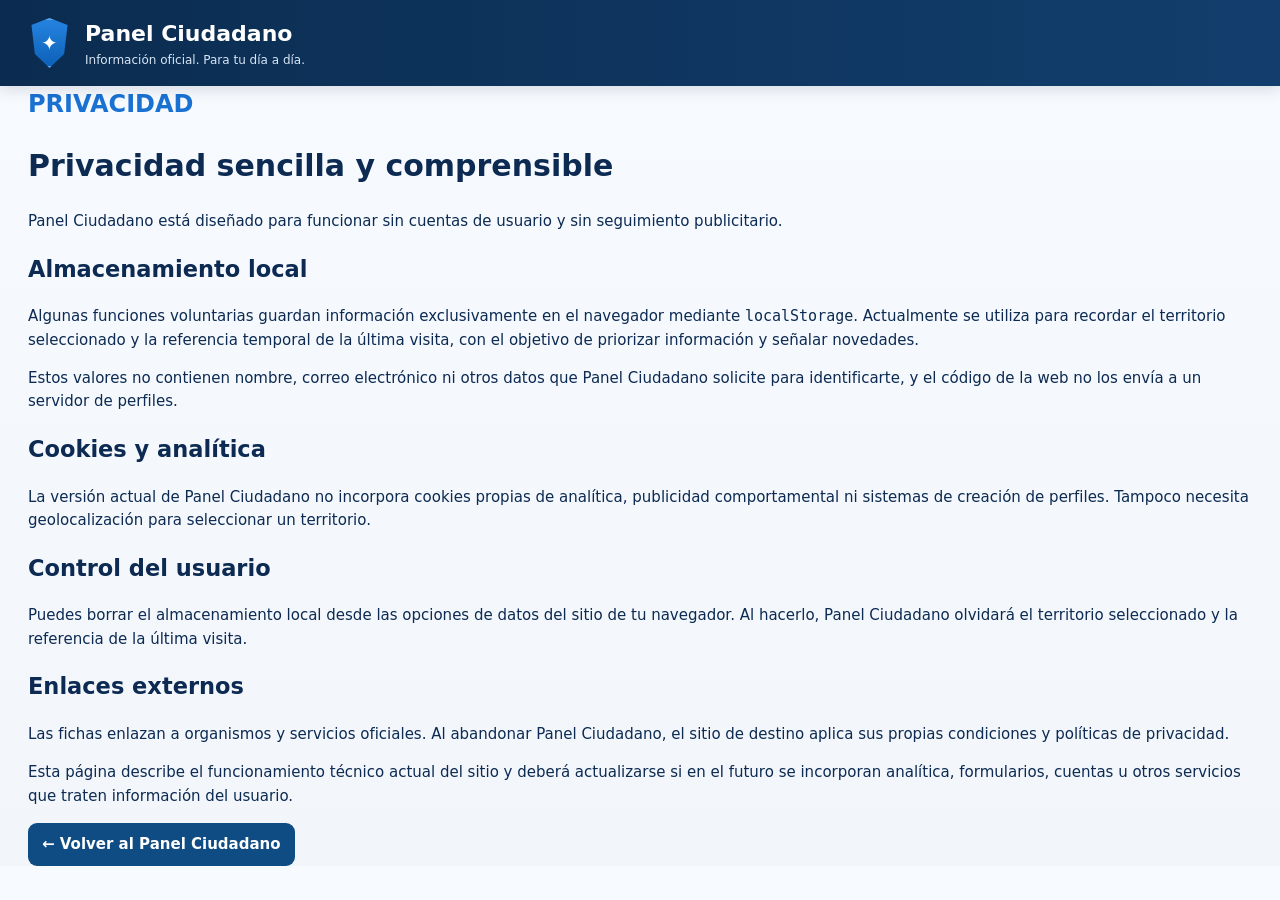
==== privacidad.html @ 7fca20ca "Legal: añadir página de privacidad clara y mínima" ====
<!doctype html><html lang="es"><head><meta charset="utf-8"><meta name="viewport" content="width=device-width,initial-scale=1"><meta name="robots" content="index,follow"><title>Privacidad · Panel Ciudadano</title><link rel="stylesheet" href="assets/style.css"><link rel="stylesheet" href="assets/expansion.css"></head><body><header class="topbar"><div class="wrap nav-shell"><a class="brand" href="index.html"><div class="mark">✦</div><div><strong>Panel Ciudadano</strong><span>Información oficial. Para tu día a día.</span></div></a></div></header><main class="wrap privacy-page"><p class="eyebrow">PRIVACIDAD</p><h1>Privacidad sencilla y comprensible</h1><p class="privacy-lead">Panel Ciudadano está diseñado para funcionar sin cuentas de usuario y sin seguimiento publicitario.</p><section><h2>Almacenamiento local</h2><p>Algunas funciones voluntarias guardan información exclusivamente en el navegador mediante <code>localStorage</code>. Actualmente se utiliza para recordar el territorio seleccionado y la referencia temporal de la última visita, con el objetivo de priorizar información y señalar novedades.</p><p>Estos valores no contienen nombre, correo electrónico ni otros datos que Panel Ciudadano solicite para identificarte, y el código de la web no los envía a un servidor de perfiles.</p></section><section><h2>Cookies y analítica</h2><p>La versión actual de Panel Ciudadano no incorpora cookies propias de analítica, publicidad comportamental ni sistemas de creación de perfiles. Tampoco necesita geolocalización para seleccionar un territorio.</p></section><section><h2>Control del usuario</h2><p>Puedes borrar el almacenamiento local desde las opciones de datos del sitio de tu navegador. Al hacerlo, Panel Ciudadano olvidará el territorio seleccionado y la referencia de la última visita.</p></section><section><h2>Enlaces externos</h2><p>Las fichas enlazan a organismos y servicios oficiales. Al abandonar Panel Ciudadano, el sitio de destino aplica sus propias condiciones y políticas de privacidad.</p></section><p class="privacy-note">Esta página describe el funcionamiento técnico actual del sitio y deberá actualizarse si en el futuro se incorporan analítica, formularios, cuentas u otros servicios que traten información del usuario.</p><a class="source" href="index.html">← Volver al Panel Ciudadano</a></main></body></html>
---- assets/style.css ----
:root{--bg:#f4f8fc;--surface:#fff;--ink:#0c2a52;--muted:#5c6f8d;--line:#dbe6f2;--blue:#0f5eb8;--blue2:#1b75d0;--green:#0e9c6b;--red:#e23838;--amber:#ed8a00;--violet:#685ad7;--shadow:0 10px 28px rgba(23,63,108,.08)}*{box-sizing:border-box}html{scroll-behavior:smooth;scroll-padding-top:100px}body{margin:0;background:linear-gradient(#f7fbff,#f2f6fb);color:var(--ink);font:15px/1.55 Inter,ui-sans-serif,system-ui,-apple-system,BlinkMacSystemFont,"Segoe UI",sans-serif}.wrap{width:min(1450px,calc(100% - 56px));margin:auto}.skip-link{position:fixed;left:16px;top:-60px;z-index:100;background:#fff;color:#0b477f;padding:10px 14px;border-radius:8px;font-weight:800}.skip-link:focus{top:12px}.topbar{background:linear-gradient(90deg,#0b2c50,#123e6d);color:#fff;position:sticky;top:0;z-index:10;box-shadow:0 3px 14px rgba(1,24,51,.14)}.nav-shell{min-height:86px;display:grid;grid-template-columns:auto 1fr auto;align-items:center;gap:34px}.brand{display:flex;align-items:center;gap:14px;color:#fff;text-decoration:none}.brand strong,.brand span{display:block}.brand strong{font-size:22px}.brand span{font-size:12px;color:#d8e6f6}.mark{width:43px;height:50px;clip-path:polygon(50% 0,92% 14%,84% 72%,50% 100%,16% 72%,8% 14%);background:linear-gradient(#2583df,#0d61b8);display:grid;place-items:center;font-size:20px;font-weight:900;border:2px solid #58a8ed}.main-nav{display:flex;justify-content:center;gap:8px;flex-wrap:wrap}.main-nav a{color:#fff;text-decoration:none;padding:10px 14px;border-radius:9px;font-weight:700;font-size:14px;opacity:.95}.main-nav a:hover,.main-nav a:focus-visible,.main-nav a.active{background:linear-gradient(#2a76c4,#175ca2);outline:none}.protect{padding:10px 14px;border:1px solid rgba(255,255,255,.14);border-radius:9px;background:#12477c;font-weight:700;font-size:13px}.hero{display:grid;grid-template-columns:1fr auto;gap:30px;align-items:center;padding:30px 0 22px}.hero h1{font-size:clamp(31px,4.2vw,48px);line-height:1.08;letter-spacing:-.035em;margin:0 0 7px}.hero p{font-size:18px;color:var(--muted);margin:0}.updated{background:#fff;border:1px solid var(--line);border-radius:12px;padding:14px 18px;min-width:240px;box-shadow:0 4px 12px rgba(25,74,124,.03)}.updated span,.updated strong{display:block}.updated span{font-size:12px;color:var(--muted);font-weight:700}.updated i{display:inline-block;width:10px;height:10px;border-radius:50%;background:#14b879;margin-right:7px}.updated strong{font-size:13px;margin-top:3px}.summary{display:grid;grid-template-columns:repeat(6,minmax(0,1fr));gap:16px;margin:0 0 28px}.stat{appearance:none;width:100%;font:inherit;color:inherit;text-align:left;background:#fff;border:1px solid var(--line);border-radius:14px;padding:20px 22px;display:flex;justify-content:space-between;align-items:flex-start;cursor:pointer;transition:.16s;min-height:140px;box-shadow:0 4px 14px rgba(35,75,120,.025)}.stat:nth-child(1){background:#eef8ff}.stat:nth-child(2){background:#fff4f5}.stat:nth-child(3){background:#f5f3ff}.stat:nth-child(4){background:#effcf5}.stat:nth-child(5){background:#fff9ee}.stat:nth-child(6){background:#eef7ff}.stat:hover,.stat:focus-visible,.card:hover,.card:focus-visible{transform:translateY(-2px);box-shadow:var(--shadow);outline:none;border-color:#bfd4e8}.stat .num{font-size:35px;font-weight:850;line-height:1}.stat small{display:block;color:var(--ink);font-size:14px;font-weight:750;margin-top:14px}.icon{width:48px;height:48px;border-radius:12px;display:grid;place-items:center;font-size:22px;background:rgba(255,255,255,.75);box-shadow:inset 0 0 0 1px rgba(16,73,131,.04)}.toolbar{display:grid;grid-template-columns:minmax(280px,1.2fr) auto minmax(440px,1.4fr);gap:12px;align-items:center;margin:0 0 22px}.search{background:#fff;border:1px solid var(--line);border-radius:10px;padding:0 15px;display:flex;gap:9px;align-items:center;height:52px}.search:focus-within{border-color:#6fa8dc;box-shadow:0 0 0 3px rgba(25,113,210,.09)}.search span{font-size:24px;color:#466588}.search input{border:0;outline:0;width:100%;font:inherit;font-size:16px}.search-btn{height:52px;padding:0 30px;border:0;border-radius:9px;background:linear-gradient(#164f89,#0d3f71);color:#fff;font-weight:800;font-size:16px;cursor:pointer}.filters{background:#fff;border-radius:10px;padding:7px;display:flex;gap:8px;flex-wrap:wrap;justify-content:center}.filter{border:0;background:#eef3f8;padding:10px 16px;border-radius:999px;cursor:pointer;color:var(--ink);font-weight:700}.filter.active{background:linear-gradient(#1666b5,#0b4d90);color:#fff}.dashboard-grid{display:grid;grid-template-columns:minmax(0,3fr) minmax(300px,1fr);gap:22px;align-items:start}.radar-panel,.source-box{background:#fff;border:1px solid var(--line);border-radius:14px;box-shadow:0 5px 18px rgba(24,66,111,.035)}.radar-panel{padding:0 8px 16px}.section-title{display:flex;justify-content:space-between;align-items:center;margin:0;padding:14px 0}.radar-panel .section-title{padding:12px 6px 14px;border-bottom:1px solid var(--line);margin-bottom:16px}.section-title>div{display:flex;align-items:center;gap:9px;flex-wrap:wrap}.section-title h2{font-size:26px;margin:0}.section-title p{margin:0}.section-title>div>p:not(.eyebrow){width:100%;padding-left:40px;color:var(--muted);font-size:14px;margin-top:-5px}.section-title span{color:var(--muted);font-size:13px}.eyebrow{color:#1971d2;font-weight:900;font-size:24px;margin:0}.cards{display:grid;grid-template-columns:repeat(4,minmax(0,1fr));gap:16px;padding:0 6px}.card{background:#fff;border:1px solid var(--line);border-radius:12px;padding:16px;cursor:pointer;transition:.16s;display:flex;flex-direction:column;min-height:320px;overflow:hidden}.meta{display:flex;gap:7px;align-items:center;flex-wrap:wrap}.pill,.event{font-size:11px;font-weight:800;border-radius:999px;padding:5px 8px;background:#eef1f6}.pill.ayudas{color:#0f6ca8;background:#eaf7ff}.pill.estafas{color:#cb2222;background:#fff0f1}.pill.servicios{color:#8b5b00;background:#fff5dc}.pill.alimentacion{color:#127647;background:#eaf9f1}.pill.salud{color:#d26d00;background:#fff1df}.pill.meteo{color:#1059b2;background:#eaf4ff}.pill.state.good{color:var(--green);background:#eaf7f1}.pill.state.warn{color:var(--amber);background:#fff6df}.pill.state.muted{color:var(--muted)}.card h3{font-size:19px;line-height:1.28;margin:13px 0 8px}.card p{color:var(--muted);margin:0;font-size:14px}.card-bottom{display:flex;justify-content:space-between;gap:12px;margin-top:auto;padding-top:18px;font-size:12px;color:var(--muted)}.level{font-weight:800}.dashboard-side{display:grid;gap:14px;position:sticky;top:104px}.source-box{padding:18px}.side-title{display:flex;gap:11px}.side-title h3{margin:0 0 2px;font-size:18px}.side-title p{margin:0;color:var(--muted);font-size:13px}.side-icon{font-size:25px;color:#1471d1}.source-badges{display:flex;gap:9px;align-items:center;margin:15px 0;flex-wrap:wrap}.source-badges span{height:52px;min-width:52px;border:1px solid var(--line);border-radius:9px;display:grid;place-items:center;padding:0 8px;font-size:12px;font-weight:850;background:#fff}.source-box>a{color:#0c66c2;font-weight:750;text-decoration:none;font-size:13px}.spain-map{padding:10px 0}.map-shape{position:relative;width:190px;height:125px;margin:auto;background:linear-gradient(145deg,#c6d4e4,#afc2d6);clip-path:polygon(10% 25%,25% 15%,38% 17%,48% 10%,60% 16%,73% 11%,91% 25%,84% 42%,88% 51%,72% 57%,65% 76%,49% 87%,33% 82%,25% 69%,13% 65%,6% 47%);filter:drop-shadow(0 5px 6px rgba(31,69,108,.12))}.map-shape:before,.map-shape:after,.map-dot{content:"";position:absolute;width:5px;height:5px;border-radius:50%;background:#fff;opacity:.75}.map-shape:before{left:38%;top:42%}.map-shape:after{left:62%;top:52%}.map-dot-1{left:26%;top:56%}.map-dot-2{left:52%;top:28%}.map-dot-3{left:73%;top:38%}.coverage-note{color:var(--muted);font-size:12px;margin:4px 0 0}.recent,.source-health,.quick,.command{margin:30px 0 0}.compact-command{background:linear-gradient(90deg,#0c3159,#153f6b);color:#fff;border-radius:16px;padding:20px;box-shadow:var(--shadow)}.compact-command .eyebrow{color:#9ac5f2;font-size:11px}.command-head,.command-foot{display:flex;justify-content:space-between;gap:18px;align-items:center}.command-head h2{margin:3px 0 14px;font-size:24px}.command-status{font-size:12px;font-weight:800;padding:7px 10px;border-radius:999px;background:#364d67}.command-status.ok{background:#185b48}.command-status.partial{background:#745519}.command-grid{display:grid;grid-template-columns:repeat(3,1fr);gap:10px}.command-grid article{background:rgba(255,255,255,.09);border:1px solid rgba(255,255,255,.10);border-radius:12px;padding:14px}.command-grid span,.command-grid small{display:block;color:#d4e0ed}.command-grid strong{font-size:25px}.command-foot{border-top:1px solid rgba(255,255,255,.14);margin-top:14px;padding-top:12px;color:#d4e0ed;font-size:11px}.quick-grid{display:grid;grid-template-columns:repeat(4,1fr);gap:10px}.quick-grid a,.health-card,.timeline,.history-list,.source-detail{background:#fff;border:1px solid var(--line);border-radius:12px}.quick-grid a{padding:16px;text-decoration:none;color:var(--ink);transition:.15s}.quick-grid a:hover{transform:translateY(-2px);box-shadow:var(--shadow)}.quick-grid strong,.quick-grid span{display:block}.quick-grid span{font-size:12px;color:var(--muted);margin-top:4px}.timeline{overflow:hidden}.timeline-row{display:grid;grid-template-columns:145px 1fr;gap:14px;align-items:center;padding:14px 16px;border-bottom:1px solid var(--line)}.timeline-row:last-child{border:0}.timeline-row strong,.timeline-row small{display:block}.timeline-row small{color:var(--muted)}.event.new{color:var(--blue);background:#edf5ff}.event.changed,.event.active{color:var(--amber);background:#fff6df}.event.resolved{color:var(--green);background:#eaf7f1}.history-toggle{margin-top:10px;border:1px solid var(--line);background:#fff;border-radius:10px;padding:9px 12px;font:inherit;font-weight:700;cursor:pointer}.history-list{margin-top:10px;overflow:hidden}.history-row{display:grid;grid-template-columns:1fr auto;gap:5px 15px;padding:14px 16px;border-bottom:1px solid var(--line)}.history-row:last-child{border:0}.history-row div strong,.history-row div span{display:block}.history-row div span,.history-row small{color:var(--muted)}.history-row small{grid-column:1/-1}.health-grid{display:grid;grid-template-columns:repeat(3,1fr);gap:12px}.health-card{padding:16px}.health-head{display:flex;align-items:flex-start;justify-content:space-between;gap:10px}.health-card p{color:var(--muted);font-size:13px;margin:10px 0}.health-card small{color:var(--muted);font-size:11px}.health-state{display:inline-flex;align-items:center;gap:6px;font-size:10px;font-weight:800;white-space:nowrap}.health-state i{width:8px;height:8px;border-radius:50%;background:var(--muted)}.health-state.ok{color:var(--green)}.health-state.ok i{background:var(--green)}.health-state.partial,.health-state.unknown{color:var(--amber)}.health-state.partial i,.health-state.unknown i{background:var(--amber)}.health-state.error{color:var(--red)}.health-state.error i{background:var(--red)}.health-note{font-size:12px;color:var(--muted);margin:10px 2px 0}.source-detail{margin-top:12px;padding:0 16px}.source-detail summary{cursor:pointer;font-weight:750;padding:14px 0}.source-table{border-top:1px solid var(--line);padding-bottom:8px}.source-table>div{display:grid;grid-template-columns:1fr 90px 125px;gap:12px;align-items:center;padding:10px 0;border-bottom:1px solid var(--line)}.source-table>div:last-child{border:0}.source-table span strong,.source-table span small{display:block}.source-table small{color:var(--muted)}.source-kind{font-size:11px;color:var(--muted)}.trust-strip{display:grid;grid-template-columns:repeat(3,1fr);gap:20px;margin:26px 0 0}.trust-strip article{display:flex;gap:12px;align-items:center}.trust-strip article>span{width:42px;height:42px;border-radius:10px;background:#eaf4ff;color:#0d6bc8;display:grid;place-items:center;font-size:20px;font-weight:900}.trust-strip strong,.trust-strip small{display:block}.trust-strip small{color:var(--muted)}.trust{margin:24px 0 46px;padding:18px 20px;border:1px solid var(--line);background:#eef5fb;border-radius:14px}.trust p{color:var(--muted);margin:5px 0 0}.empty{text-align:center;padding:40px;color:var(--muted)}footer{background:#fff;border-top:1px solid var(--line);padding:22px 0;color:var(--muted);font-size:12px}footer .wrap{display:flex;justify-content:space-between}.modal{position:fixed;inset:0;z-index:20;display:grid;place-items:center;padding:20px}.modal[hidden]{display:none}.backdrop{position:absolute;inset:0;background:rgba(7,28,53,.68);border:0}.modal-card{z-index:1;width:min(760px,100%);max-height:88vh;overflow:auto;background:#fff;border-radius:18px;padding:28px;position:relative;box-shadow:0 25px 70px rgba(0,0,0,.22)}.close{position:absolute;right:16px;top:12px;border:0;background:transparent;font-size:29px;cursor:pointer;color:var(--muted)}.modal-card h2{font-size:28px;line-height:1.15;margin:15px 35px 12px 0}.modal-card .detail{font-size:16px;color:#465166}.facts{display:grid;grid-template-columns:repeat(2,minmax(0,1fr));gap:10px;margin:22px 0}.fact{padding:13px;background:var(--bg);border-radius:11px}.fact small,.fact strong{display:block}.fact small{color:var(--muted)}.source{display:inline-block;background:#0f4c84;color:#fff;text-decoration:none;padding:10px 14px;border-radius:9px;font-weight:750}@media(max-width:1180px){.protect{display:none}.summary{grid-template-columns:repeat(3,1fr)}.toolbar{grid-template-columns:1fr auto}.filters{grid-column:1/-1}.cards{grid-template-columns:repeat(2,1fr)}.dashboard-grid{grid-template-columns:minmax(0,2.2fr) minmax(280px,1fr)}}@media(max-width:900px){.nav-shell{grid-template-columns:auto 1fr;gap:20px}.main-nav{justify-content:flex-end}.main-nav a{font-size:0;padding:10px}.main-nav a:first-child{font-size:13px}.dashboard-grid{grid-template-columns:1fr}.dashboard-side{grid-template-columns:1fr 1fr;position:static}.command-grid,.health-grid{grid-template-columns:repeat(2,1fr)}}@media(max-width:720px){.wrap{width:min(100% - 28px,1450px)}.topbar{position:relative}.nav-shell{display:flex;min-height:74px}.main-nav{display:none}.brand strong{font-size:19px}.brand span{font-size:11px}.hero{grid-template-columns:1fr;padding:24px 0 16px;gap:14px}.hero h1{font-size:34px}.hero p{font-size:16px}.updated{min-width:0;width:100%}.summary{grid-template-columns:repeat(2,1fr);gap:10px;margin-bottom:18px}.stat{min-height:118px;padding:16px}.stat .num{font-size:29px}.stat small{font-size:12px;margin-top:10px}.icon{width:40px;height:40px}.toolbar{display:flex;flex-wrap:wrap}.search{flex:1 1 calc(100% - 100px);min-width:0}.search-btn{padding:0 18px}.filters{order:3;width:100%;justify-content:flex-start;overflow-x:auto;flex-wrap:nowrap}.filter{white-space:nowrap}.cards{grid-template-columns:1fr}.card{min-height:240px}.dashboard-side{grid-template-columns:1fr}.section-title{align-items:flex-start}.section-title>div>p:not(.eyebrow){padding-left:0;margin-top:0}.command-head,.command-foot{align-items:flex-start;flex-direction:column}.command-grid,.health-grid,.quick-grid,.trust-strip{grid-template-columns:1fr}.facts{grid-template-columns:1fr}.timeline-row,.history-row{grid-template-columns:1fr}.history-row small{grid-column:auto}footer .wrap{gap:8px;flex-direction:column}.modal-card{padding:22px}}@media(max-width:430px){.summary{grid-template-columns:1fr 1fr}.stat{min-height:108px;padding:14px}.stat .num{font-size:27px}.stat small{font-size:11px}.icon{width:36px;height:36px;font-size:18px}.hero h1{font-size:30px}.search{flex-basis:100%}.search-btn{width:100%}}
---- assets/expansion.css ----
.pill.salud{color:#d26d00;background:#fff1df}.pill.meteo{color:#1059b2;background:#eaf4ff}.summary{grid-template-columns:repeat(6,minmax(0,1fr))}.health-grid{grid-template-columns:repeat(3,minmax(0,1fr))}.command-grid{grid-template-columns:repeat(3,minmax(0,1fr))}.territory-box{display:flex;justify-content:flex-end;align-items:center;gap:12px;margin:-10px 0 18px}.territory-box label{display:flex;align-items:center;gap:9px;background:#fff;border:1px solid var(--line);border-radius:10px;padding:7px 10px}.territory-box label span{font-size:12px;font-weight:800;color:var(--muted)}.territory-box select{border:0;background:#eef4fa;color:var(--ink);font:inherit;font-weight:750;border-radius:7px;padding:7px 28px 7px 9px;outline:none}.territory-box small{color:var(--muted);font-size:11px}.card.territory-dim{opacity:.52}.card.territory-dim:hover,.card.territory-dim:focus-visible{opacity:.85}.coverage-summary{margin:16px 0 12px;padding:14px;border-radius:10px;background:#f4f8fc;border:1px solid #e1eaf3}.coverage-summary strong,.coverage-summary span{display:block}.coverage-summary strong{font-size:13px;margin-bottom:4px}.coverage-summary span{font-size:12px;color:var(--muted);line-height:1.5}.since-visit{position:relative;display:flex;align-items:center;gap:18px;margin:-12px 0 22px;padding:12px 44px 12px 15px;border:1px solid #cfe0f1;border-radius:11px;background:linear-gradient(90deg,#eef7ff,#f8fbff);box-shadow:0 4px 12px rgba(25,74,124,.03)}.since-visit div{flex:1}.since-visit strong,.since-visit span{display:block}.since-visit strong{font-size:13px}.since-visit span{font-size:12px;color:var(--muted);margin-top:2px}.since-visit a{white-space:nowrap;color:#0c66c2;font-weight:800;font-size:12px;text-decoration:none}.since-visit button{position:absolute;right:10px;top:50%;transform:translateY(-50%);border:0;background:transparent;color:var(--muted);font-size:20px;cursor:pointer}@media(max-width:1200px){.summary{grid-template-columns:repeat(3,minmax(0,1fr))}}@media(max-width:900px){.summary,.health-grid,.command-grid{grid-template-columns:repeat(2,minmax(0,1fr))}}@media(max-width:720px){.summary{grid-template-columns:repeat(2,minmax(0,1fr))}.health-grid{grid-template-columns:1fr}.territory-box{justify-content:flex-start;align-items:stretch;flex-direction:column;margin:0 0 16px}.territory-box label{justify-content:space-between}.territory-box select{max-width:62%}.since-visit{align-items:flex-start;flex-direction:column;gap:8px;margin:-5px 0 18px}.since-visit a{white-space:normal}}@media(max-width:480px){.command-grid{grid-template-columns:1fr}.territory-box label{align-items:flex-start;flex-direction:column}.territory-box select{max-width:none;width:100%}}
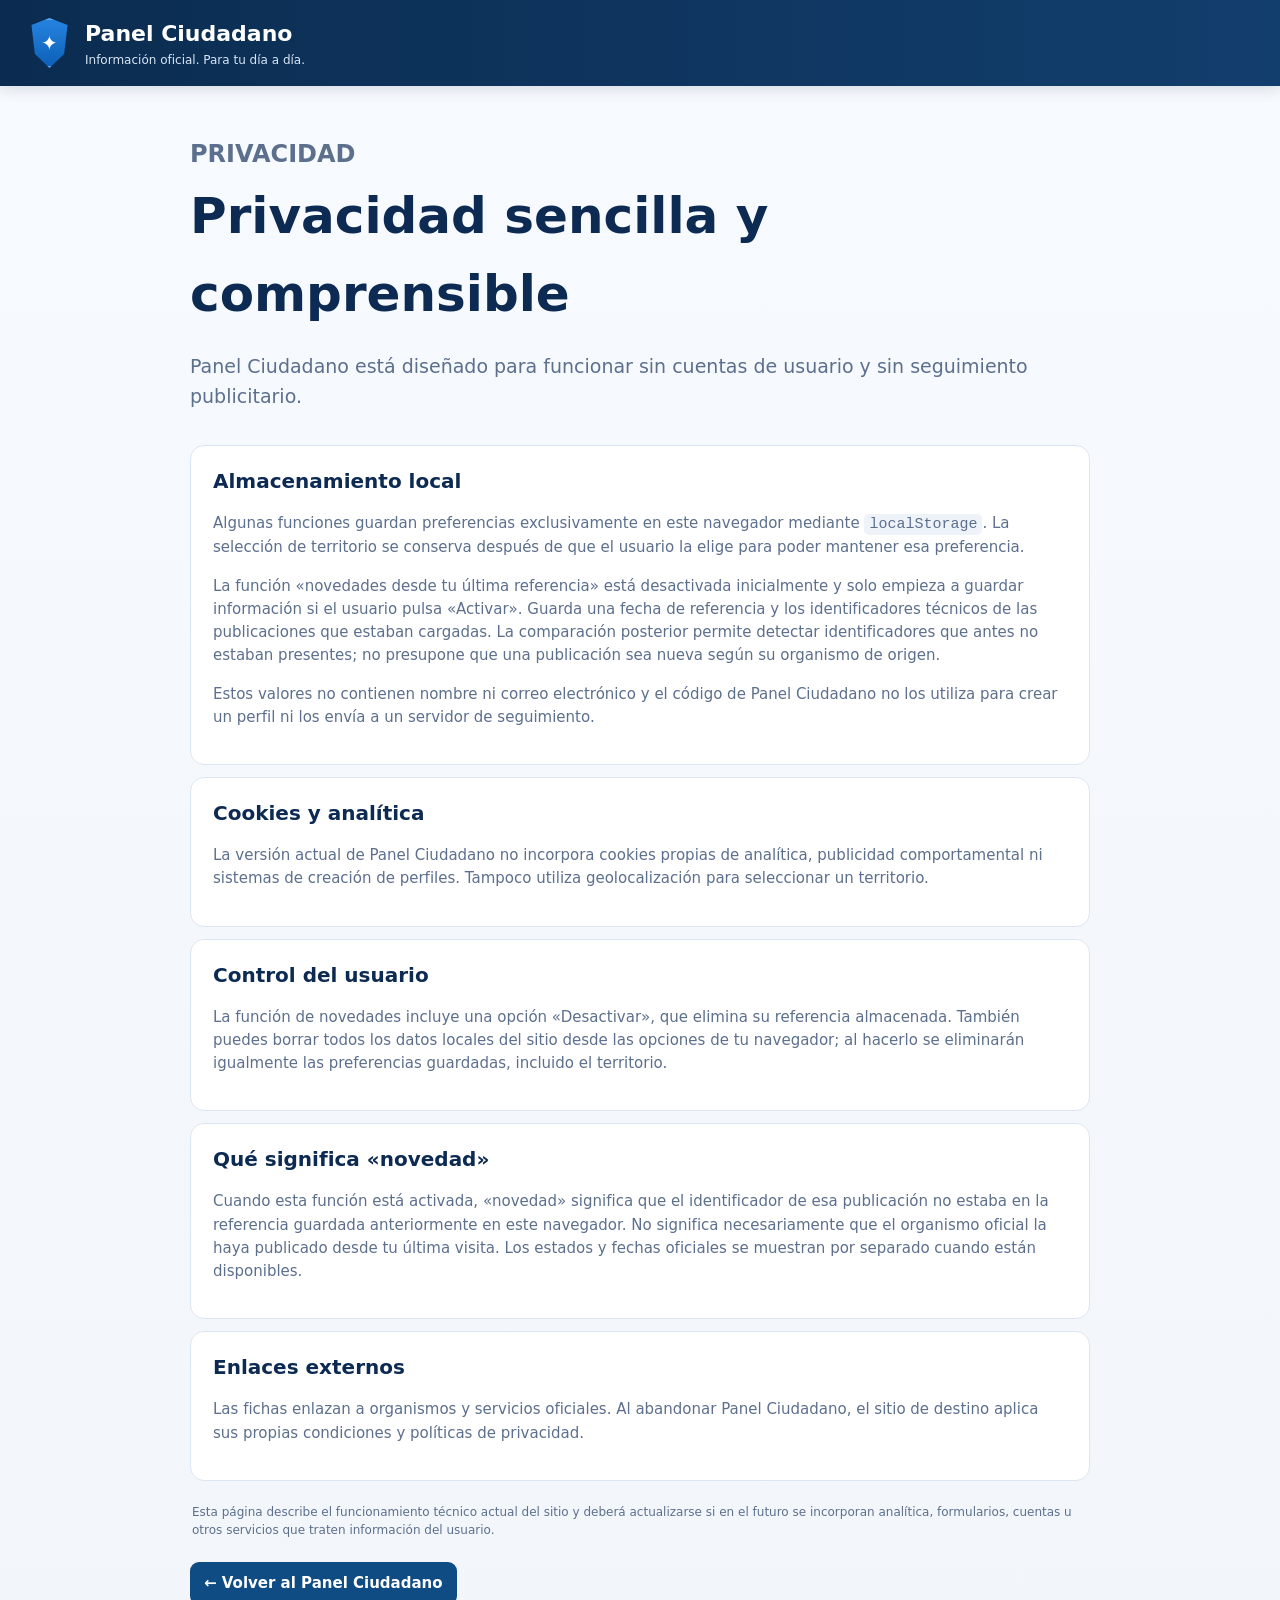
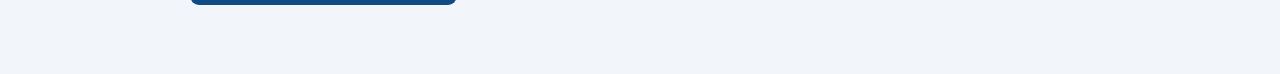
==== commit 2b36ab63: "Privacidad: documentar activación voluntaria de novedades" ====
--- a/privacidad.html
+++ b/privacidad.html
@@ -1 +1 @@
-<!doctype html><html lang="es"><head><meta charset="utf-8"><meta name="viewport" content="width=device-width,initial-scale=1"><meta name="robots" content="index,follow"><title>Privacidad · Panel Ciudadano</title><link rel="stylesheet" href="assets/style.css"><link rel="stylesheet" href="assets/expansion.css"></head><body><header class="topbar"><div class="wrap nav-shell"><a class="brand" href="index.html"><div class="mark">✦</div><div><strong>Panel Ciudadano</strong><span>Información oficial. Para tu día a día.</span></div></a></div></header><main class="wrap privacy-page"><p class="eyebrow">PRIVACIDAD</p><h1>Privacidad sencilla y comprensible</h1><p class="privacy-lead">Panel Ciudadano está diseñado para funcionar sin cuentas de usuario y sin seguimiento publicitario.</p><section><h2>Almacenamiento local</h2><p>Algunas funciones voluntarias guardan información exclusivamente en el navegador mediante <code>localStorage</code>. Actualmente se utiliza para recordar el territorio seleccionado y la referencia temporal de la última visita, con el objetivo de priorizar información y señalar novedades.</p><p>Estos valores no contienen nombre, correo electrónico ni otros datos que Panel Ciudadano solicite para identificarte, y el código de la web no los envía a un servidor de perfiles.</p></section><section><h2>Cookies y analítica</h2><p>La versión actual de Panel Ciudadano no incorpora cookies propias de analítica, publicidad comportamental ni sistemas de creación de perfiles. Tampoco necesita geolocalización para seleccionar un territorio.</p></section><section><h2>Control del usuario</h2><p>Puedes borrar el almacenamiento local desde las opciones de datos del sitio de tu navegador. Al hacerlo, Panel Ciudadano olvidará el territorio seleccionado y la referencia de la última visita.</p></section><section><h2>Enlaces externos</h2><p>Las fichas enlazan a organismos y servicios oficiales. Al abandonar Panel Ciudadano, el sitio de destino aplica sus propias condiciones y políticas de privacidad.</p></section><p class="privacy-note">Esta página describe el funcionamiento técnico actual del sitio y deberá actualizarse si en el futuro se incorporan analítica, formularios, cuentas u otros servicios que traten información del usuario.</p><a class="source" href="index.html">← Volver al Panel Ciudadano</a></main></body></html>+<!doctype html><html lang="es"><head><meta charset="utf-8"><meta name="viewport" content="width=device-width,initial-scale=1"><meta name="robots" content="index,follow"><title>Privacidad · Panel Ciudadano</title><link rel="stylesheet" href="assets/style.css"><link rel="stylesheet" href="assets/expansion.css"></head><body><header class="topbar"><div class="wrap nav-shell"><a class="brand" href="index.html"><div class="mark">✦</div><div><strong>Panel Ciudadano</strong><span>Información oficial. Para tu día a día.</span></div></a></div></header><main class="wrap privacy-page"><p class="eyebrow">PRIVACIDAD</p><h1>Privacidad sencilla y comprensible</h1><p class="privacy-lead">Panel Ciudadano está diseñado para funcionar sin cuentas de usuario y sin seguimiento publicitario.</p><section><h2>Almacenamiento local</h2><p>Algunas funciones guardan preferencias exclusivamente en este navegador mediante <code>localStorage</code>. La selección de territorio se conserva después de que el usuario la elige para poder mantener esa preferencia.</p><p>La función «novedades desde tu última referencia» está desactivada inicialmente y solo empieza a guardar información si el usuario pulsa «Activar». Guarda una fecha de referencia y los identificadores técnicos de las publicaciones que estaban cargadas. La comparación posterior permite detectar identificadores que antes no estaban presentes; no presupone que una publicación sea nueva según su organismo de origen.</p><p>Estos valores no contienen nombre ni correo electrónico y el código de Panel Ciudadano no los utiliza para crear un perfil ni los envía a un servidor de seguimiento.</p></section><section><h2>Cookies y analítica</h2><p>La versión actual de Panel Ciudadano no incorpora cookies propias de analítica, publicidad comportamental ni sistemas de creación de perfiles. Tampoco utiliza geolocalización para seleccionar un territorio.</p></section><section><h2>Control del usuario</h2><p>La función de novedades incluye una opción «Desactivar», que elimina su referencia almacenada. También puedes borrar todos los datos locales del sitio desde las opciones de tu navegador; al hacerlo se eliminarán igualmente las preferencias guardadas, incluido el territorio.</p></section><section><h2>Qué significa «novedad»</h2><p>Cuando esta función está activada, «novedad» significa que el identificador de esa publicación no estaba en la referencia guardada anteriormente en este navegador. No significa necesariamente que el organismo oficial la haya publicado desde tu última visita. Los estados y fechas oficiales se muestran por separado cuando están disponibles.</p></section><section><h2>Enlaces externos</h2><p>Las fichas enlazan a organismos y servicios oficiales. Al abandonar Panel Ciudadano, el sitio de destino aplica sus propias condiciones y políticas de privacidad.</p></section><p class="privacy-note">Esta página describe el funcionamiento técnico actual del sitio y deberá actualizarse si en el futuro se incorporan analítica, formularios, cuentas u otros servicios que traten información del usuario.</p><a class="source" href="index.html">← Volver al Panel Ciudadano</a></main></body></html>
--- a/assets/expansion.css
+++ b/assets/expansion.css
@@ -1 +1 @@
-.pill.salud{color:#d26d00;background:#fff1df}.pill.meteo{color:#1059b2;background:#eaf4ff}.summary{grid-template-columns:repeat(6,minmax(0,1fr))}.health-grid{grid-template-columns:repeat(3,minmax(0,1fr))}.command-grid{grid-template-columns:repeat(3,minmax(0,1fr))}.territory-box{display:flex;justify-content:flex-end;align-items:center;gap:12px;margin:-10px 0 18px}.territory-box label{display:flex;align-items:center;gap:9px;background:#fff;border:1px solid var(--line);border-radius:10px;padding:7px 10px}.territory-box label span{font-size:12px;font-weight:800;color:var(--muted)}.territory-box select{border:0;background:#eef4fa;color:var(--ink);font:inherit;font-weight:750;border-radius:7px;padding:7px 28px 7px 9px;outline:none}.territory-box small{color:var(--muted);font-size:11px}.card.territory-dim{opacity:.52}.card.territory-dim:hover,.card.territory-dim:focus-visible{opacity:.85}.coverage-summary{margin:16px 0 12px;padding:14px;border-radius:10px;background:#f4f8fc;border:1px solid #e1eaf3}.coverage-summary strong,.coverage-summary span{display:block}.coverage-summary strong{font-size:13px;margin-bottom:4px}.coverage-summary span{font-size:12px;color:var(--muted);line-height:1.5}.since-visit{position:relative;display:flex;align-items:center;gap:18px;margin:-12px 0 22px;padding:12px 44px 12px 15px;border:1px solid #cfe0f1;border-radius:11px;background:linear-gradient(90deg,#eef7ff,#f8fbff);box-shadow:0 4px 12px rgba(25,74,124,.03)}.since-visit div{flex:1}.since-visit strong,.since-visit span{display:block}.since-visit strong{font-size:13px}.since-visit span{font-size:12px;color:var(--muted);margin-top:2px}.since-visit a{white-space:nowrap;color:#0c66c2;font-weight:800;font-size:12px;text-decoration:none}.since-visit button{position:absolute;right:10px;top:50%;transform:translateY(-50%);border:0;background:transparent;color:var(--muted);font-size:20px;cursor:pointer}@media(max-width:1200px){.summary{grid-template-columns:repeat(3,minmax(0,1fr))}}@media(max-width:900px){.summary,.health-grid,.command-grid{grid-template-columns:repeat(2,minmax(0,1fr))}}@media(max-width:720px){.summary{grid-template-columns:repeat(2,minmax(0,1fr))}.health-grid{grid-template-columns:1fr}.territory-box{justify-content:flex-start;align-items:stretch;flex-direction:column;margin:0 0 16px}.territory-box label{justify-content:space-between}.territory-box select{max-width:62%}.since-visit{align-items:flex-start;flex-direction:column;gap:8px;margin:-5px 0 18px}.since-visit a{white-space:normal}}@media(max-width:480px){.command-grid{grid-template-columns:1fr}.territory-box label{align-items:flex-start;flex-direction:column}.territory-box select{max-width:none;width:100%}}+.pill.salud{color:#d26d00;background:#fff1df}.pill.meteo{color:#1059b2;background:#eaf4ff}.summary{grid-template-columns:repeat(6,minmax(0,1fr))}.health-grid{grid-template-columns:repeat(3,minmax(0,1fr))}.command-grid{grid-template-columns:repeat(3,minmax(0,1fr))}.citizen-pulse{margin:-8px 0 20px;padding:17px 20px;border:1px solid #cfe0ef;border-left:5px solid #3b82b9;border-radius:13px;background:#f7fbff}.citizen-pulse.attention{border-left-color:#d18a13;background:#fffaf1}.citizen-pulse.high{border-left-color:#c83c3c;background:#fff6f6}.pulse-kicker{font-size:10px;font-weight:900;letter-spacing:.11em;color:var(--muted);margin-bottom:5px}.pulse-main{display:flex;justify-content:space-between;align-items:flex-start;gap:20px}.pulse-main strong{display:block;font-size:18px}.pulse-main p{margin:4px 0 0;color:var(--muted);font-size:13px}.pulse-note{white-space:nowrap;font-size:11px;font-weight:800;padding:5px 8px;border-radius:999px;background:#fff;border:1px solid var(--line);color:var(--muted)}.citizen-pulse>small{display:block;margin-top:10px;color:var(--muted);font-size:10px}.territory-box{display:flex;justify-content:flex-end;align-items:center;gap:12px;margin:-10px 0 18px}.territory-box label{display:flex;align-items:center;gap:9px;background:#fff;border:1px solid var(--line);border-radius:10px;padding:7px 10px}.territory-box label span{font-size:12px;font-weight:800;color:var(--muted)}.territory-box select{border:0;background:#eef4fa;color:var(--ink);font:inherit;font-weight:750;border-radius:7px;padding:7px 28px 7px 9px;outline:none}.territory-box small{color:var(--muted);font-size:11px}.card.territory-dim{opacity:.52}.card.territory-dim:hover,.card.territory-dim:focus-visible{opacity:.85}.coverage-summary{margin:16px 0 12px;padding:14px;border-radius:10px;background:#f4f8fc;border:1px solid #e1eaf3}.coverage-summary strong,.coverage-summary span{display:block}.coverage-summary strong{font-size:13px;margin-bottom:4px}.coverage-summary span{font-size:12px;color:var(--muted);line-height:1.5}.since-visit{position:relative;display:flex;align-items:center;gap:18px;margin:-12px 0 22px;padding:12px 44px 12px 15px;border:1px solid #cfe0f1;border-radius:11px;background:linear-gradient(90deg,#eef7ff,#f8fbff);box-shadow:0 4px 12px rgba(25,74,124,.03)}.since-visit div{flex:1}.since-visit strong,.since-visit span{display:block}.since-visit strong{font-size:13px}.since-visit span{font-size:12px;color:var(--muted);margin-top:2px}.since-visit .visit-review{position:static;transform:none;white-space:nowrap;border:1px solid #bdd5ec;background:#fff;color:#0c66c2;border-radius:8px;padding:7px 10px;font-size:12px;font-weight:800}.since-visit>[data-close-visit]{position:absolute;right:10px;top:50%;transform:translateY(-50%);border:0;background:transparent;color:var(--muted);font-size:20px;cursor:pointer}.card.top-relevance{border-color:#c4d9ee}.relevance-mark{align-self:flex-start;margin:-5px 0 9px;padding:4px 8px;border-radius:999px;background:#0d4d87;color:#fff;font-size:10px;font-weight:850;letter-spacing:.02em}.privacy-page{max-width:900px;padding-top:50px;padding-bottom:70px}.privacy-page h1{font-size:clamp(34px,5vw,50px);margin:5px 0 10px}.privacy-lead{font-size:19px;color:var(--muted);margin-bottom:34px}.privacy-page section{background:#fff;border:1px solid var(--line);border-radius:14px;padding:20px 22px;margin:12px 0}.privacy-page h2{margin:0 0 8px;font-size:20px}.privacy-page p{color:var(--muted)}.privacy-page code{background:#edf3f8;padding:2px 5px;border-radius:5px}.privacy-note{font-size:12px;margin:22px 2px}.trust a,footer a{color:#0c66c2}@media(max-width:1200px){.summary{grid-template-columns:repeat(3,minmax(0,1fr))}}@media(max-width:900px){.summary,.health-grid,.command-grid{grid-template-columns:repeat(2,minmax(0,1fr))}}@media(max-width:720px){.summary{grid-template-columns:repeat(2,minmax(0,1fr))}.health-grid{grid-template-columns:1fr}.pulse-main{display:block}.pulse-note{display:inline-block;margin-top:9px}.territory-box{justify-content:flex-start;align-items:stretch;flex-direction:column;margin:0 0 16px}.territory-box label{justify-content:space-between}.territory-box select{max-width:62%}.since-visit{align-items:flex-start;flex-direction:column;gap:8px;margin:-5px 0 18px}.since-visit .visit-review{white-space:normal}.privacy-page{padding-top:28px}}@media(max-width:480px){.command-grid{grid-template-columns:1fr}.territory-box label{align-items:flex-start;flex-direction:column}.territory-box select{max-width:none;width:100%}}
